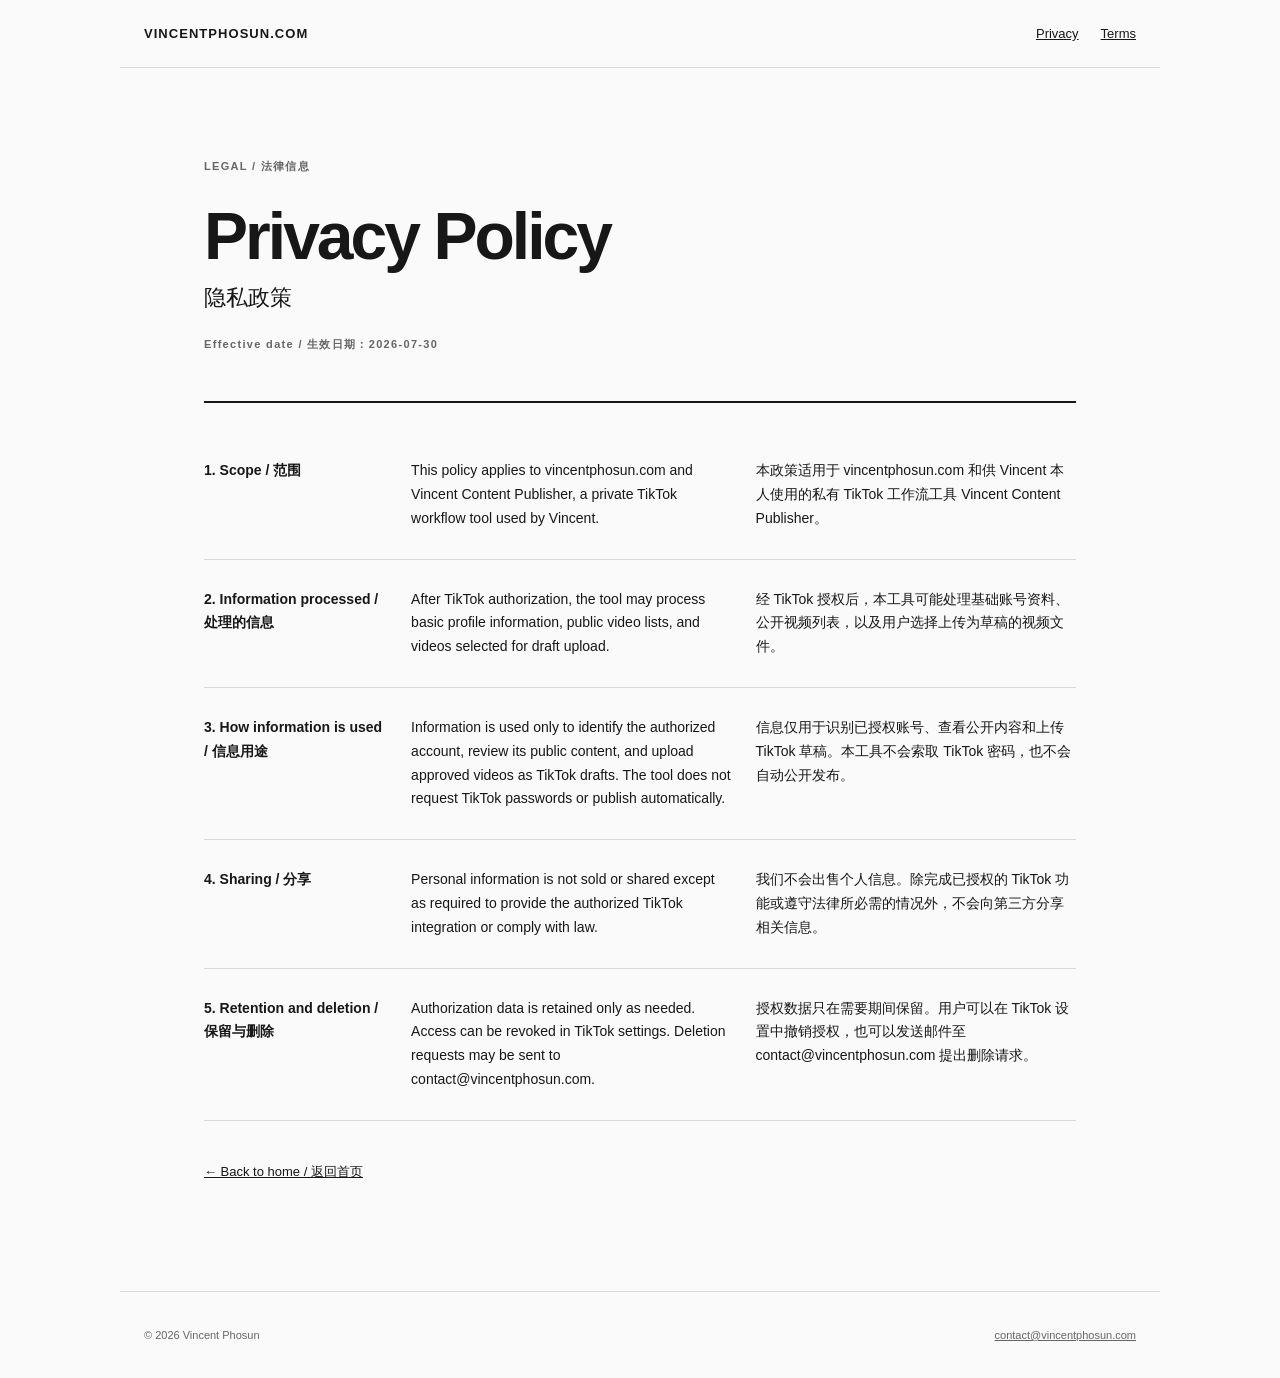
==== privacy.html @ 1fb23952 "Add files via upload" ====
<!doctype html>
<html lang="en">
  <head>
    <meta charset="utf-8">
    <meta name="viewport" content="width=device-width, initial-scale=1">
    <title>Privacy Policy | Vincent Content Publisher</title>
    <meta name="description" content="Privacy policy for Vincent Content Publisher.">
    <link rel="stylesheet" href="styles.css">
  </head>
  <body>
    <header>
      <a class="wordmark" href="index.html">VINCENTPHOSUN.COM</a>
      <nav><a href="privacy.html">Privacy</a><a href="terms.html">Terms</a></nav>
    </header>
    <main class="legal">
      <div class="legal-title">
        <p class="label">LEGAL / 法律信息</p>
        <h1>Privacy Policy</h1>
        <p class="chinese-title">隐私政策</p>
        <p class="label">Effective date / 生效日期：2026-07-30</p>
      </div>
      <section><h2>1. Scope / 范围</h2><p>This policy applies to vincentphosun.com and Vincent Content Publisher, a private TikTok workflow tool used by Vincent.</p><p>本政策适用于 vincentphosun.com 和供 Vincent 本人使用的私有 TikTok 工作流工具 Vincent Content Publisher。</p></section>
      <section><h2>2. Information processed / 处理的信息</h2><p>After TikTok authorization, the tool may process basic profile information, public video lists, and videos selected for draft upload.</p><p>经 TikTok 授权后，本工具可能处理基础账号资料、公开视频列表，以及用户选择上传为草稿的视频文件。</p></section>
      <section><h2>3. How information is used / 信息用途</h2><p>Information is used only to identify the authorized account, review its public content, and upload approved videos as TikTok drafts. The tool does not request TikTok passwords or publish automatically.</p><p>信息仅用于识别已授权账号、查看公开内容和上传 TikTok 草稿。本工具不会索取 TikTok 密码，也不会自动公开发布。</p></section>
      <section><h2>4. Sharing / 分享</h2><p>Personal information is not sold or shared except as required to provide the authorized TikTok integration or comply with law.</p><p>我们不会出售个人信息。除完成已授权的 TikTok 功能或遵守法律所必需的情况外，不会向第三方分享相关信息。</p></section>
      <section><h2>5. Retention and deletion / 保留与删除</h2><p>Authorization data is retained only as needed. Access can be revoked in TikTok settings. Deletion requests may be sent to contact@vincentphosun.com.</p><p>授权数据只在需要期间保留。用户可以在 TikTok 设置中撤销授权，也可以发送邮件至 contact@vincentphosun.com 提出删除请求。</p></section>
      <a class="back" href="index.html">← Back to home / 返回首页</a>
    </main>
    <footer><p>© 2026 Vincent Phosun</p><a href="mailto:contact@vincentphosun.com">contact@vincentphosun.com</a></footer>
  </body>
</html>
---- styles.css ----
:root { --ink:#171717; --paper:#fafafa; --line:#d9d9d9; --muted:#666; }
* { box-sizing:border-box; }
body { margin:0; background:var(--paper); color:var(--ink); font-family:Arial,"PingFang SC","Microsoft YaHei",sans-serif; }
a { color:inherit; }
header,footer { align-items:center; display:flex; justify-content:space-between; margin:0 auto; max-width:1040px; padding:26px 24px; }
header { border-bottom:1px solid var(--line); }
.wordmark { font-size:13px; font-weight:700; letter-spacing:.08em; text-decoration:none; }
nav { display:flex; font-size:13px; gap:22px; }
.intro { margin:0 auto; max-width:760px; min-height:calc(100vh - 150px); padding:16vh 24px 12vh; }
.label { color:var(--muted); font-size:11px; font-weight:700; letter-spacing:.12em; }
h1 { font-size:clamp(38px,6vw,66px); letter-spacing:-.045em; line-height:1.05; margin:28px 0 42px; }
.intro>p:not(.label) { font-size:16px; line-height:1.75; max-width:670px; }
.note { border-left:3px solid var(--ink); margin-top:30px; padding-left:18px; }
.links { display:flex; flex-wrap:wrap; font-size:14px; gap:30px; margin-top:48px; }
footer { border-top:1px solid var(--line); color:var(--muted); font-size:11px; }
.legal { margin:0 auto; max-width:920px; padding:80px 24px 110px; }
.legal-title { border-bottom:2px solid var(--ink); margin-bottom:28px; padding-bottom:38px; }
.legal-title h1 { margin-bottom:12px; }
.chinese-title { font-size:22px; margin:0 0 24px; }
section { border-bottom:1px solid var(--line); display:grid; gap:24px; grid-template-columns:minmax(160px,.8fr) 1.4fr 1.4fr; padding:28px 0; }
section h2,section p { font-size:14px; line-height:1.7; margin:0; }
.back { display:inline-block; font-size:13px; margin-top:42px; }
@media (max-width:700px) { nav{gap:12px}.intro{padding-top:12vh}section{gap:12px;grid-template-columns:1fr}footer{align-items:flex-start;flex-direction:column;gap:6px} }
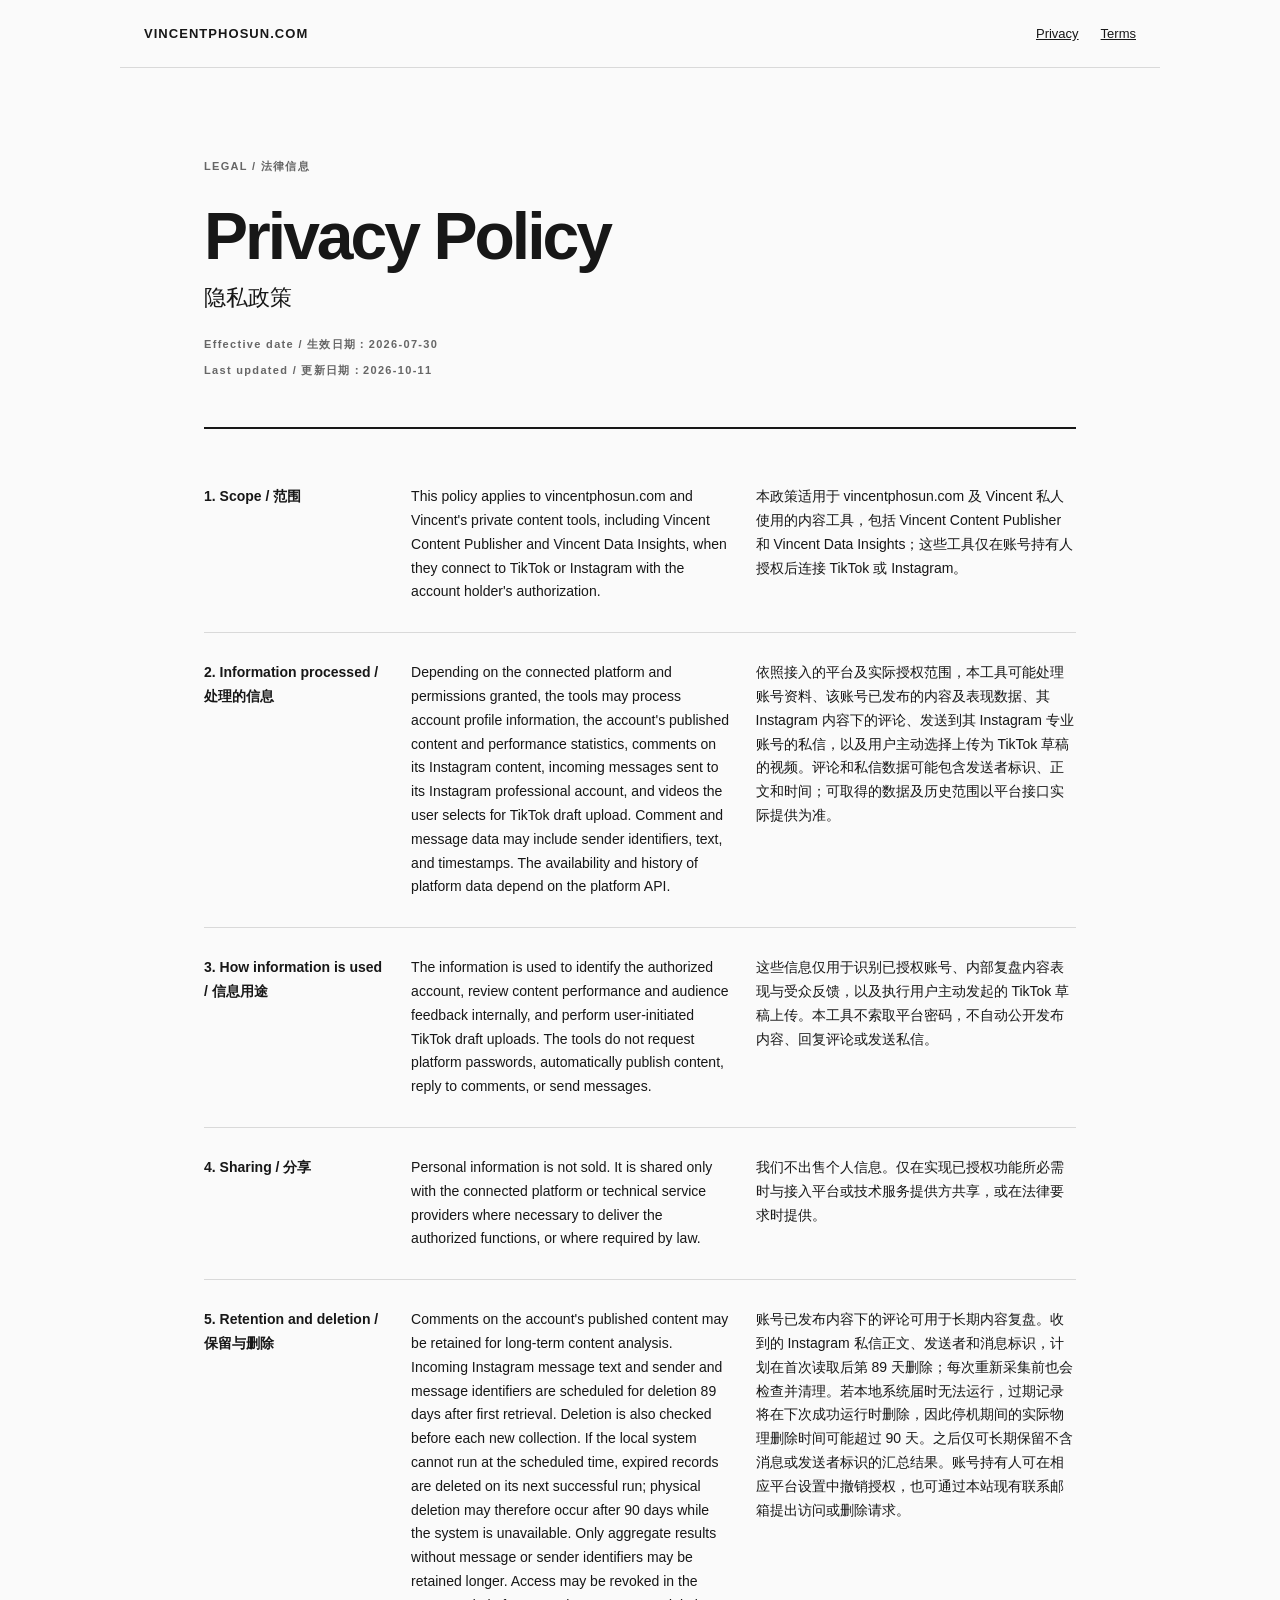
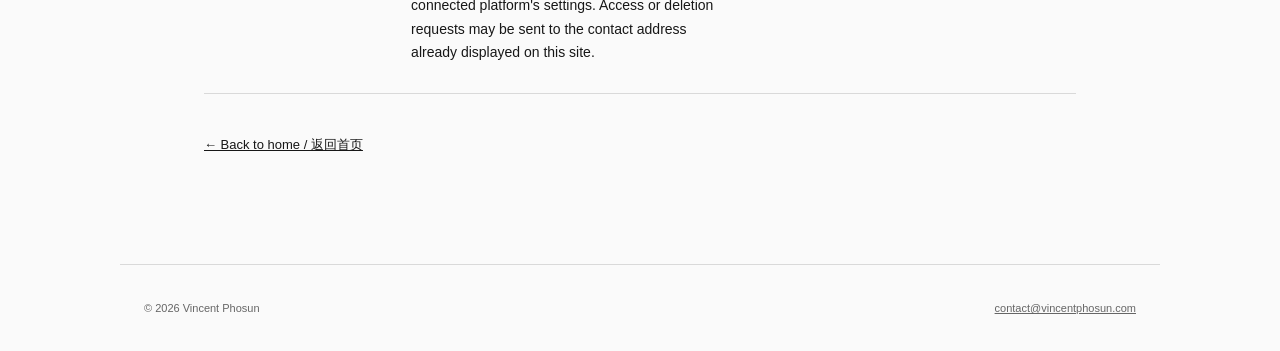
==== commit 5074c9d6: "Update privacy policy for Instagram data insights" ====
--- a/privacy.html
+++ b/privacy.html
@@ -18,12 +18,13 @@
         <h1>Privacy Policy</h1>
         <p class="chinese-title">隐私政策</p>
         <p class="label">Effective date / 生效日期：2026-07-30</p>
+        <p class="label">Last updated / 更新日期：2026-10-11</p>
       </div>
-      <section><h2>1. Scope / 范围</h2><p>This policy applies to vincentphosun.com and Vincent Content Publisher, a private TikTok workflow tool used by Vincent.</p><p>本政策适用于 vincentphosun.com 和供 Vincent 本人使用的私有 TikTok 工作流工具 Vincent Content Publisher。</p></section>
-      <section><h2>2. Information processed / 处理的信息</h2><p>After TikTok authorization, the tool may process basic profile information, public video lists, and videos selected for draft upload.</p><p>经 TikTok 授权后，本工具可能处理基础账号资料、公开视频列表，以及用户选择上传为草稿的视频文件。</p></section>
-      <section><h2>3. How information is used / 信息用途</h2><p>Information is used only to identify the authorized account, review its public content, and upload approved videos as TikTok drafts. The tool does not request TikTok passwords or publish automatically.</p><p>信息仅用于识别已授权账号、查看公开内容和上传 TikTok 草稿。本工具不会索取 TikTok 密码，也不会自动公开发布。</p></section>
-      <section><h2>4. Sharing / 分享</h2><p>Personal information is not sold or shared except as required to provide the authorized TikTok integration or comply with law.</p><p>我们不会出售个人信息。除完成已授权的 TikTok 功能或遵守法律所必需的情况外，不会向第三方分享相关信息。</p></section>
-      <section><h2>5. Retention and deletion / 保留与删除</h2><p>Authorization data is retained only as needed. Access can be revoked in TikTok settings. Deletion requests may be sent to contact@vincentphosun.com.</p><p>授权数据只在需要期间保留。用户可以在 TikTok 设置中撤销授权，也可以发送邮件至 contact@vincentphosun.com 提出删除请求。</p></section>
+      <section><h2>1. Scope / 范围</h2><p>This policy applies to vincentphosun.com and Vincent's private content tools, including Vincent Content Publisher and Vincent Data Insights, when they connect to TikTok or Instagram with the account holder's authorization.</p><p>本政策适用于 vincentphosun.com 及 Vincent 私人使用的内容工具，包括 Vincent Content Publisher 和 Vincent Data Insights；这些工具仅在账号持有人授权后连接 TikTok 或 Instagram。</p></section>
+      <section><h2>2. Information processed / 处理的信息</h2><p>Depending on the connected platform and permissions granted, the tools may process account profile information, the account's published content and performance statistics, comments on its Instagram content, incoming messages sent to its Instagram professional account, and videos the user selects for TikTok draft upload. Comment and message data may include sender identifiers, text, and timestamps. The availability and history of platform data depend on the platform API.</p><p>依照接入的平台及实际授权范围，本工具可能处理账号资料、该账号已发布的内容及表现数据、其 Instagram 内容下的评论、发送到其 Instagram 专业账号的私信，以及用户主动选择上传为 TikTok 草稿的视频。评论和私信数据可能包含发送者标识、正文和时间；可取得的数据及历史范围以平台接口实际提供为准。</p></section>
+      <section><h2>3. How information is used / 信息用途</h2><p>The information is used to identify the authorized account, review content performance and audience feedback internally, and perform user-initiated TikTok draft uploads. The tools do not request platform passwords, automatically publish content, reply to comments, or send messages.</p><p>这些信息仅用于识别已授权账号、内部复盘内容表现与受众反馈，以及执行用户主动发起的 TikTok 草稿上传。本工具不索取平台密码，不自动公开发布内容、回复评论或发送私信。</p></section>
+      <section><h2>4. Sharing / 分享</h2><p>Personal information is not sold. It is shared only with the connected platform or technical service providers where necessary to deliver the authorized functions, or where required by law.</p><p>我们不出售个人信息。仅在实现已授权功能所必需时与接入平台或技术服务提供方共享，或在法律要求时提供。</p></section>
+      <section><h2>5. Retention and deletion / 保留与删除</h2><p>Comments on the account's published content may be retained for long-term content analysis. Incoming Instagram message text and sender and message identifiers are scheduled for deletion 89 days after first retrieval. Deletion is also checked before each new collection. If the local system cannot run at the scheduled time, expired records are deleted on its next successful run; physical deletion may therefore occur after 90 days while the system is unavailable. Only aggregate results without message or sender identifiers may be retained longer. Access may be revoked in the connected platform's settings. Access or deletion requests may be sent to the contact address already displayed on this site.</p><p>账号已发布内容下的评论可用于长期内容复盘。收到的 Instagram 私信正文、发送者和消息标识，计划在首次读取后第 89 天删除；每次重新采集前也会检查并清理。若本地系统届时无法运行，过期记录将在下次成功运行时删除，因此停机期间的实际物理删除时间可能超过 90 天。之后仅可长期保留不含消息或发送者标识的汇总结果。账号持有人可在相应平台设置中撤销授权，也可通过本站现有联系邮箱提出访问或删除请求。</p></section>
       <a class="back" href="index.html">← Back to home / 返回首页</a>
     </main>
     <footer><p>© 2026 Vincent Phosun</p><a href="mailto:contact@vincentphosun.com">contact@vincentphosun.com</a></footer>
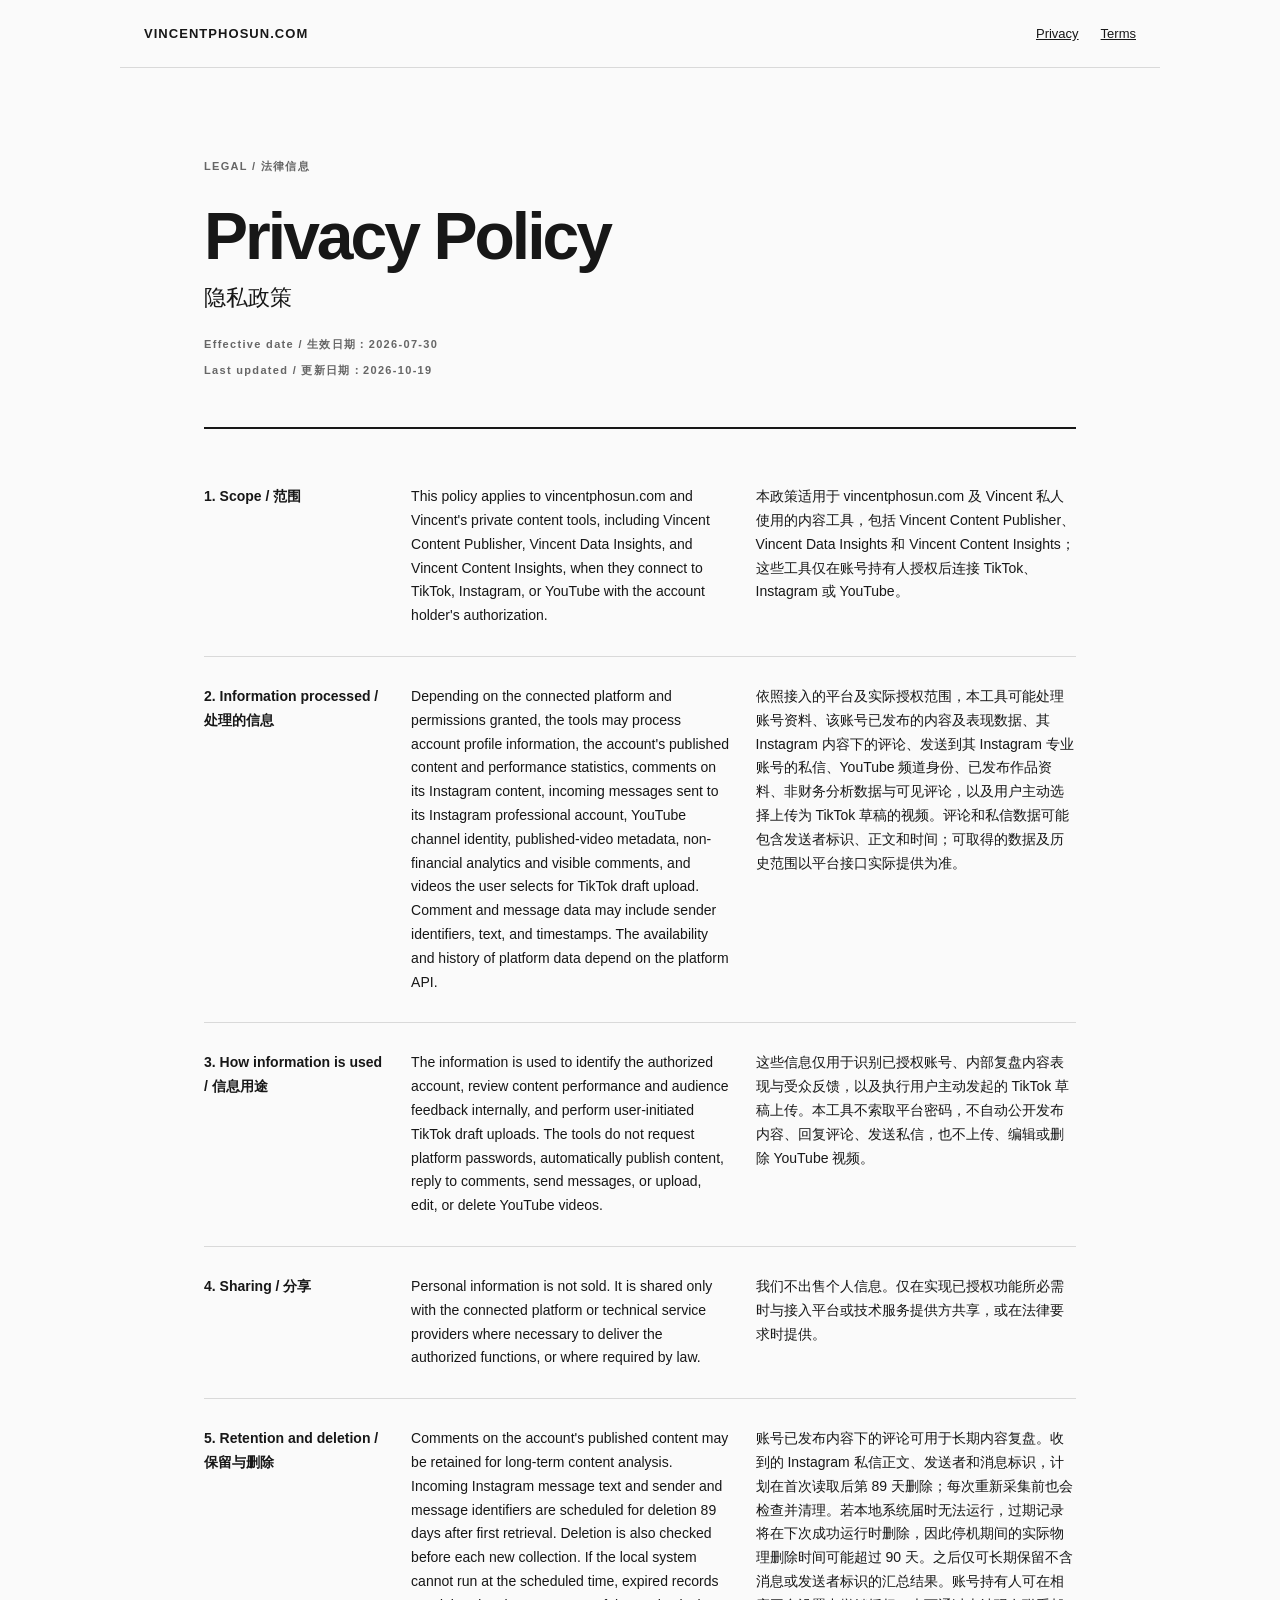
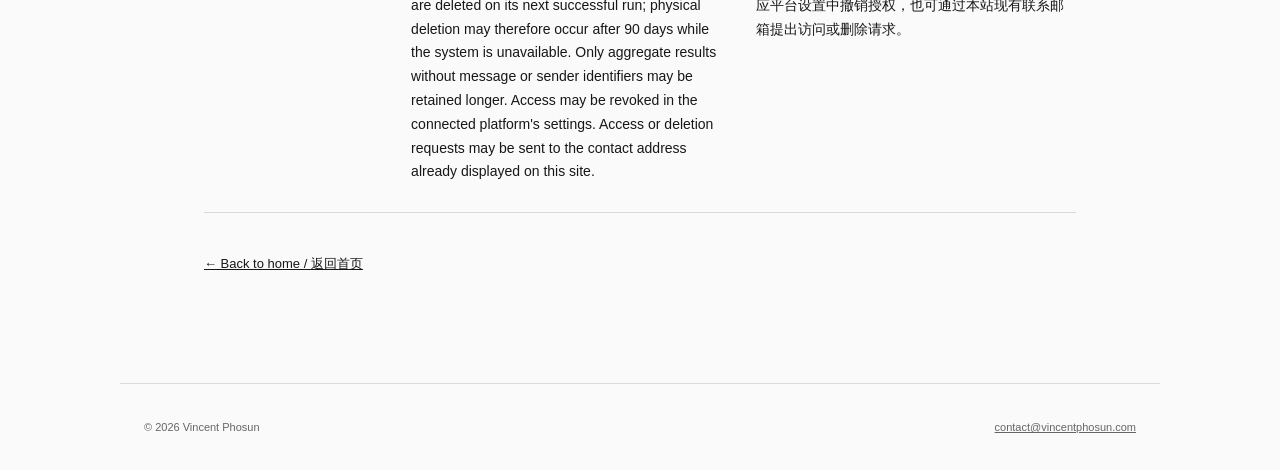
==== commit 0baca1eb: "Disclose read-only YouTube analytics in privacy policy" ====
--- a/privacy.html
+++ b/privacy.html
@@ -18,11 +18,11 @@
         <h1>Privacy Policy</h1>
         <p class="chinese-title">隐私政策</p>
         <p class="label">Effective date / 生效日期：2026-07-30</p>
-        <p class="label">Last updated / 更新日期：2026-10-11</p>
+        <p class="label">Last updated / 更新日期：2026-10-19</p>
       </div>
-      <section><h2>1. Scope / 范围</h2><p>This policy applies to vincentphosun.com and Vincent's private content tools, including Vincent Content Publisher and Vincent Data Insights, when they connect to TikTok or Instagram with the account holder's authorization.</p><p>本政策适用于 vincentphosun.com 及 Vincent 私人使用的内容工具，包括 Vincent Content Publisher 和 Vincent Data Insights；这些工具仅在账号持有人授权后连接 TikTok 或 Instagram。</p></section>
-      <section><h2>2. Information processed / 处理的信息</h2><p>Depending on the connected platform and permissions granted, the tools may process account profile information, the account's published content and performance statistics, comments on its Instagram content, incoming messages sent to its Instagram professional account, and videos the user selects for TikTok draft upload. Comment and message data may include sender identifiers, text, and timestamps. The availability and history of platform data depend on the platform API.</p><p>依照接入的平台及实际授权范围，本工具可能处理账号资料、该账号已发布的内容及表现数据、其 Instagram 内容下的评论、发送到其 Instagram 专业账号的私信，以及用户主动选择上传为 TikTok 草稿的视频。评论和私信数据可能包含发送者标识、正文和时间；可取得的数据及历史范围以平台接口实际提供为准。</p></section>
-      <section><h2>3. How information is used / 信息用途</h2><p>The information is used to identify the authorized account, review content performance and audience feedback internally, and perform user-initiated TikTok draft uploads. The tools do not request platform passwords, automatically publish content, reply to comments, or send messages.</p><p>这些信息仅用于识别已授权账号、内部复盘内容表现与受众反馈，以及执行用户主动发起的 TikTok 草稿上传。本工具不索取平台密码，不自动公开发布内容、回复评论或发送私信。</p></section>
+      <section><h2>1. Scope / 范围</h2><p>This policy applies to vincentphosun.com and Vincent's private content tools, including Vincent Content Publisher, Vincent Data Insights, and Vincent Content Insights, when they connect to TikTok, Instagram, or YouTube with the account holder's authorization.</p><p>本政策适用于 vincentphosun.com 及 Vincent 私人使用的内容工具，包括 Vincent Content Publisher、Vincent Data Insights 和 Vincent Content Insights；这些工具仅在账号持有人授权后连接 TikTok、Instagram 或 YouTube。</p></section>
+      <section><h2>2. Information processed / 处理的信息</h2><p>Depending on the connected platform and permissions granted, the tools may process account profile information, the account's published content and performance statistics, comments on its Instagram content, incoming messages sent to its Instagram professional account, YouTube channel identity, published-video metadata, non-financial analytics and visible comments, and videos the user selects for TikTok draft upload. Comment and message data may include sender identifiers, text, and timestamps. The availability and history of platform data depend on the platform API.</p><p>依照接入的平台及实际授权范围，本工具可能处理账号资料、该账号已发布的内容及表现数据、其 Instagram 内容下的评论、发送到其 Instagram 专业账号的私信、YouTube 频道身份、已发布作品资料、非财务分析数据与可见评论，以及用户主动选择上传为 TikTok 草稿的视频。评论和私信数据可能包含发送者标识、正文和时间；可取得的数据及历史范围以平台接口实际提供为准。</p></section>
+      <section><h2>3. How information is used / 信息用途</h2><p>The information is used to identify the authorized account, review content performance and audience feedback internally, and perform user-initiated TikTok draft uploads. The tools do not request platform passwords, automatically publish content, reply to comments, send messages, or upload, edit, or delete YouTube videos.</p><p>这些信息仅用于识别已授权账号、内部复盘内容表现与受众反馈，以及执行用户主动发起的 TikTok 草稿上传。本工具不索取平台密码，不自动公开发布内容、回复评论、发送私信，也不上传、编辑或删除 YouTube 视频。</p></section>
       <section><h2>4. Sharing / 分享</h2><p>Personal information is not sold. It is shared only with the connected platform or technical service providers where necessary to deliver the authorized functions, or where required by law.</p><p>我们不出售个人信息。仅在实现已授权功能所必需时与接入平台或技术服务提供方共享，或在法律要求时提供。</p></section>
       <section><h2>5. Retention and deletion / 保留与删除</h2><p>Comments on the account's published content may be retained for long-term content analysis. Incoming Instagram message text and sender and message identifiers are scheduled for deletion 89 days after first retrieval. Deletion is also checked before each new collection. If the local system cannot run at the scheduled time, expired records are deleted on its next successful run; physical deletion may therefore occur after 90 days while the system is unavailable. Only aggregate results without message or sender identifiers may be retained longer. Access may be revoked in the connected platform's settings. Access or deletion requests may be sent to the contact address already displayed on this site.</p><p>账号已发布内容下的评论可用于长期内容复盘。收到的 Instagram 私信正文、发送者和消息标识，计划在首次读取后第 89 天删除；每次重新采集前也会检查并清理。若本地系统届时无法运行，过期记录将在下次成功运行时删除，因此停机期间的实际物理删除时间可能超过 90 天。之后仅可长期保留不含消息或发送者标识的汇总结果。账号持有人可在相应平台设置中撤销授权，也可通过本站现有联系邮箱提出访问或删除请求。</p></section>
       <a class="back" href="index.html">← Back to home / 返回首页</a>
